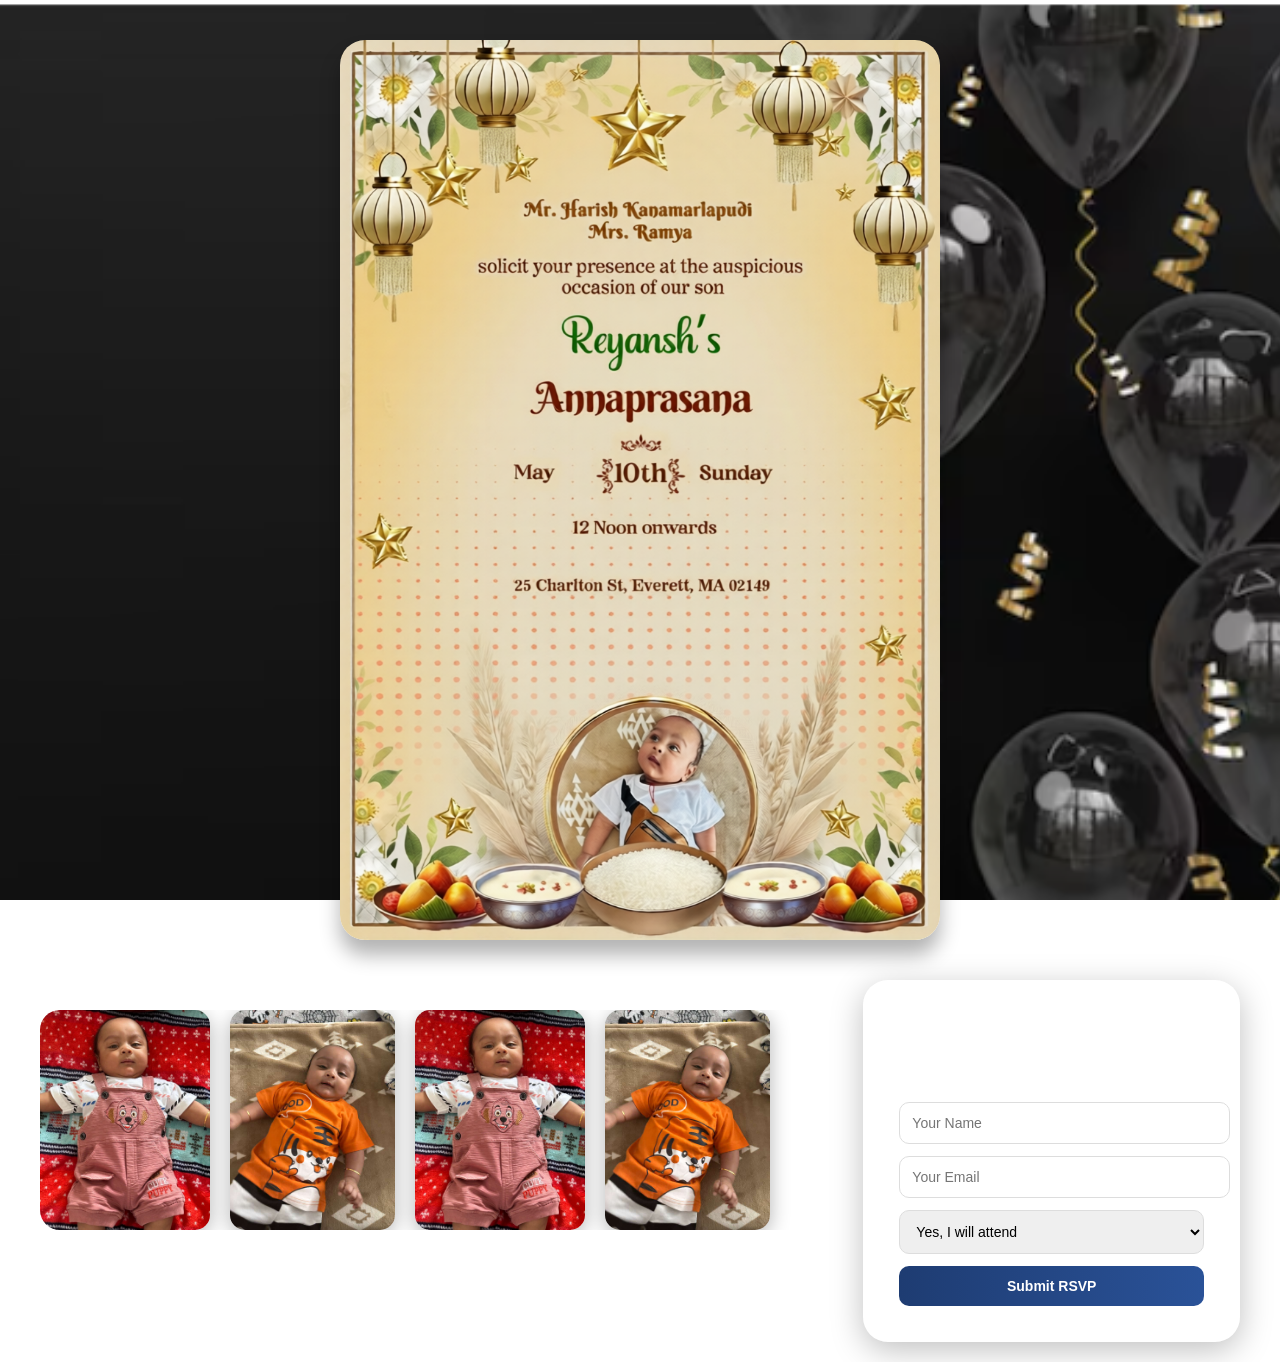
==== templates/index.html @ 8dafff8c "RSVP website" ====
<!DOCTYPE html>
<html>
<head>
    <title>💙 Reyansh Annaprasana 💙</title>
    <link rel="stylesheet" type="text/css" href="/static/css/style.css">
</head>
<body>

<!-- Invite Section -->
<div class="invite-section">
    <img src="/static/images/invite.png" alt="Invite">
</div>

<!-- Main Layout -->
<div class="layout">

    
<div class="image-gallery">
    <div class="gallery-track">
        <img src="/static/images/reyansh3.jpeg">
        <img src="/static/images/Reyansh4.jpeg">
        <img src="/static/images/reyansh3.jpeg">
        <img src="/static/images/Reyansh4.jpeg">
    </div>
</div>
    <!-- CENTER RSVP CARD -->
    <div class="container">

        <h2> RSVP </h2>

        <form method="post" action="/submit">
            <input type="text" name="name" placeholder="Your Name" required />
            <input type="email" name="email" placeholder="Your Email" required />

            <select name="attending">
                <option value="Yes">Yes, I will attend</option>
                <option value="No">Sorry, can't make it</option>
            </select>

            <button type="submit">Submit RSVP</button>
        </form>

        
    </div>


</div>

<!-- Modal -->
<div id="myModal" class="modal">
  <span class="close" onclick="closeModal()">&times;</span>
  <img class="modal-content" id="modalImg">
</div>

<script src="/static/js/index.js"></script>
</body>
</html>
---- static/css/style.css ----
/* Body gradient */
body {
    margin: 0;
    font-family: 'Segoe UI', sans-serif;   background-image: url("/static/images/bg1.png");
    background-size: cover;        /* Makes image fill screen */
    background-position: center;   /* Centers image */
    background-repeat: no-repeat;  
    background-attachment: fixed;  /* Smooth desktop effect */

    animation: gradientMove 10s ease infinite;
}

@keyframes gradientMove {
    0% { background-position: 0% 50%; }
    50% { background-position: 100% 50%; }
    100% { background-position: 0% 50%; }
}

/* Invite section */
.invite-section {
    display: flex;
    justify-content: center;
    padding: 40px 0 20px 0;
}
.invite-section img {
    width: 600px;
    border-radius: 25px;
    box-shadow: 0 15px 20px rgba(0,0,0,0.3);
}

/* Layout */
.layout {
    display: flex;
    justify-content: center;
    align-items: flex-start;
    padding: 20px 40px;
    gap: 40px;
}

/* Gallery Container */
.image-gallery {
    width: 90%;
    margin: 30px auto;
    overflow: hidden;
    border-radius: 20px;
    backdrop-filter: blur(10px);
}

/* Scrolling Track */
.gallery-track {
    display: flex;
    gap: 20px;
    animation: scrollImages 20s linear infinite;
}

/* Images */
.gallery-track img {
    height: 220px;
    border-radius: 15px;
    object-fit: cover;
    box-shadow: 0 5px 20px rgba(0,0,0,0.3);
}

/* Animation */
@keyframes scrollImages {
    0% { transform: translateX(0); }
    100% { transform: translateX(-50%); }
}
/* RSVP Card */

h2 {
    text-align: center;
    color: white;
    font-size: 26px;
    letter-spacing: 1px;
}

.container {
    background: rgba(255, 255, 255, 0.15);
    backdrop-filter: blur(15px);
    -webkit-backdrop-filter: blur(15px);
    padding: 35px;
    border-radius: 25px;
    width: 420px;
    box-shadow: 0 8px 32px rgba(0, 0, 0, 0.25);
    border: 1px solid rgba(255, 255, 255, 0.2);
    transition: transform 0.3s ease, box-shadow 0.3s ease;
}

.container:hover {
    transform: translateY(-5px);
    box-shadow: 0 15px 40px rgba(0, 0, 0, 0.35);
}
input, select, button {
    width: 100%;
    padding: 12px;
    margin-top: 12px;
    border-radius: 10px;
    border: 1px solid #ddd;
    font-size: 14px;
}
input:focus, select:focus {
    outline: none;
    border: 1px solid #2a5298;
    box-shadow: 0 0 5px #4facfe;
}
button {
    background: linear-gradient(90deg, #1e3c72, #2a5298);
    color: white;
    border: none;
    font-weight: bold;
    transition: 0.3s;
}
button:hover {
    background: linear-gradient(90deg, #2a5298, #4facfe);
    transform: scale(1.05);
    cursor: pointer;
}

/* Table */
table {
    margin-top: 20px;
    width: 100%;
    border-collapse: collapse;
    font-size: 13px;
}
th {
    background: #2a5298;
    color: white;
    padding: 8px;
}
td {
    padding: 6px;
    text-align: center;
}

/* Modal */
.modal {
    display: none; 
    position: fixed; 
    z-index: 1000; 
    padding-top: 60px; 
    left: 0; top: 0; width: 100%; height: 100%; 
    overflow: auto; 
    background-color: rgba(0,0,0,0.8); 
}
.modal-content {
    margin: auto;
    display: block;
    width: 60%;
    max-width: 700px;
    border-radius: 15px;
}
.modal-content, #caption {  
    animation-name: zoom;
    animation-duration: 0.3s;
}
@keyframes zoom {
    from {transform: scale(0.7)} 
    to {transform: scale(1)}
}
.close {
    position: absolute;
    top: 30px;
    right: 35px;
    color: white;
    font-size: 40px;
    font-weight: bold;
    cursor: pointer;
    transition: 0.3s;
}
.close:hover { color: #bbb; }

/* Responsive */
@media (max-width: 900px) {
    .layout { flex-direction: column; align-items: center; }
    .side-images { flex-direction: row; justify-content: center; }
    .side-images img { width: 120px; height: 150px; }
}
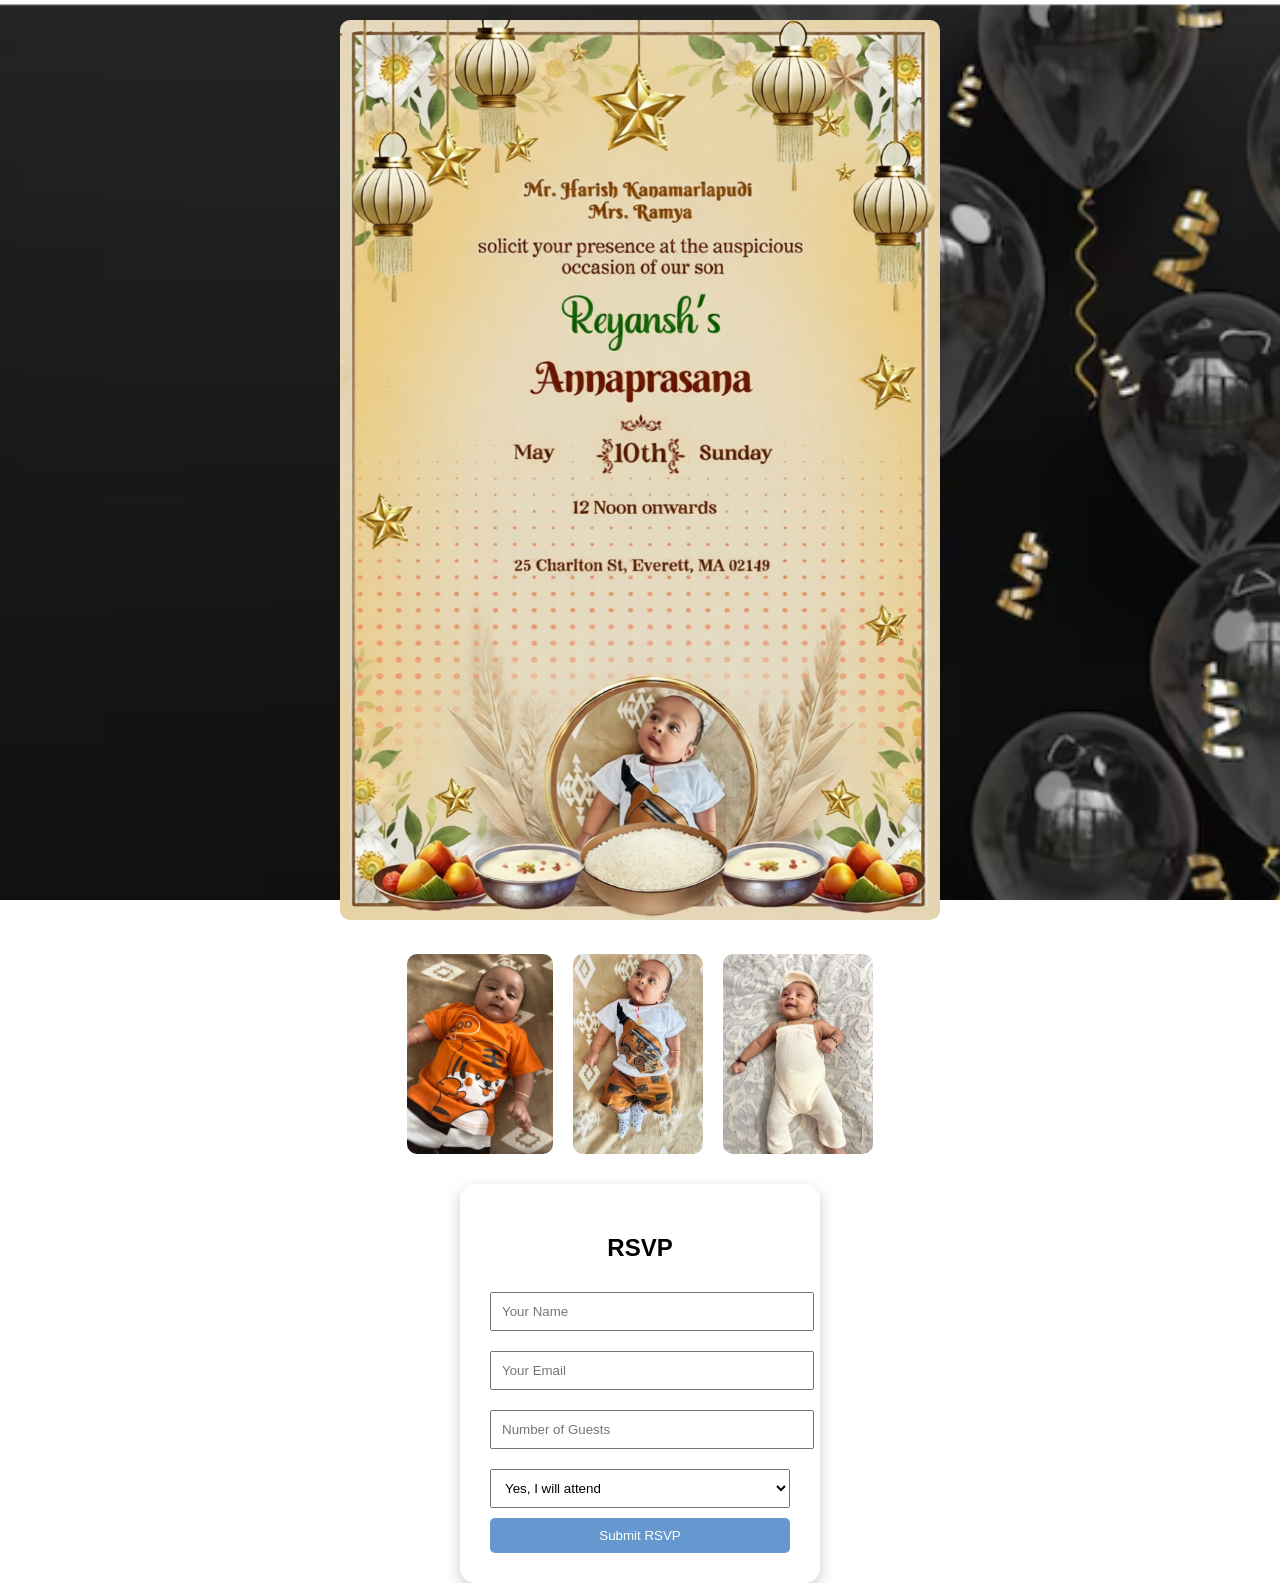
==== commit 0553b502: "Initial commit" ====
--- a/templates/index.html
+++ b/templates/index.html
@@ -1,57 +1,77 @@
 <!DOCTYPE html>
 <html>
+
 <head>
-    <title>💙 Reyansh Annaprasana 💙</title>
-    <link rel="stylesheet" type="text/css" href="/static/css/style.css">
+<title>💙 Reyansh Annaprasana 💙</title>
+<link rel="stylesheet" href="/static/css/style.css">
 </head>
+
 <body>
 
-<!-- Invite Section -->
+<!-- Invite Image -->
 <div class="invite-section">
-    <img src="/static/images/invite.png" alt="Invite">
+<img src="/static/images/invite.png">
 </div>
 
-<!-- Main Layout -->
 <div class="layout">
 
-    
+<!-- Image Gallery -->
 <div class="image-gallery">
-    <div class="gallery-track">
-        <img src="/static/images/reyansh3.jpeg">
-        <img src="/static/images/Reyansh4.jpeg">
-        <img src="/static/images/reyansh3.jpeg">
-        <img src="/static/images/Reyansh4.jpeg">
-    </div>
-</div>
-    <!-- CENTER RSVP CARD -->
-    <div class="container">
 
-        <h2> RSVP </h2>
+<div class="gallery-track">
 
-        <form method="post" action="/submit">
-            <input type="text" name="name" placeholder="Your Name" required />
-            <input type="email" name="email" placeholder="Your Email" required />
-
-            <select name="attending">
-                <option value="Yes">Yes, I will attend</option>
-                <option value="No">Sorry, can't make it</option>
-            </select>
-
-            <button type="submit">Submit RSVP</button>
-        </form>
-
-        
-    </div>
-
+<img src="/static/images/Reyansh4.jpeg" onclick="openModal(this)">
+<img src="/static/images/Reyansh5.jpeg" onclick="openModal(this)">
+<img src="/static/images/Reyansh6.jpeg" onclick="openModal(this)">
 
 </div>
 
-<!-- Modal -->
+</div>
+
+<!-- RSVP Form -->
+<div class="container">
+
+<h2>RSVP</h2>
+
+<form method="post" action="/submit">
+
+<input type="text" name="name" placeholder="Your Name" required>
+
+<input type="email" name="email" placeholder="Your Email" required>
+
+<input type="number" name="guests" placeholder="Number of Guests" required>
+
+<select name="attending">
+<option value="Yes">Yes, I will attend</option>
+<option value="No">Sorry, can't make it</option>
+</select>
+
+<button type="submit">Submit RSVP</button>
+
+</form>
+
+</div>
+
+</div>
+
+<!-- Modal Viewer -->
 <div id="myModal" class="modal">
-  <span class="close" onclick="closeModal()">&times;</span>
-  <img class="modal-content" id="modalImg">
+
+<span class="close" onclick="closeModal()">&times;</span>
+
+<div class="modal-inner">
+
+<button class="modal-nav left" onclick="changeImage(-1)">&#10094;</button>
+
+<img class="modal-content" id="modalImg">
+
+<button class="modal-nav right" onclick="changeImage(1)">&#10095;</button>
+
+</div>
+
 </div>
 
 <script src="/static/js/index.js"></script>
+
 </body>
 </html>
--- a/static/css/style.css
+++ b/static/css/style.css
@@ -1,179 +1,126 @@
-/* Body gradient */
 body {
     margin: 0;
-    font-family: 'Segoe UI', sans-serif;   background-image: url("/static/images/bg1.png");
-    background-size: cover;        /* Makes image fill screen */
-    background-position: center;   /* Centers image */
-    background-repeat: no-repeat;  
-    background-attachment: fixed;  /* Smooth desktop effect */
-
-    animation: gradientMove 10s ease infinite;
+    font-family: Arial;
+    text-align: center;
+    background: url('/static/images/background\ .png') no-repeat center center fixed;
+    background-size: cover;   /* scales image to fill screen */
+    overflow-x: hidden;
+}
+.invite-section img{
+    width:92%;
+    max-width:600px;
+    margin-top:20px;
+    border-radius:10px;
 }
 
-@keyframes gradientMove {
-    0% { background-position: 0% 50%; }
-    50% { background-position: 100% 50%; }
-    100% { background-position: 0% 50%; }
+.layout{
+    display:flex;
+    flex-direction:column;
+    align-items:center;
+    gap:30px;
+    margin-top:30px;
 }
 
-/* Invite section */
-.invite-section {
-    display: flex;
-    justify-content: center;
-    padding: 40px 0 20px 0;
-}
-.invite-section img {
-    width: 600px;
-    border-radius: 25px;
-    box-shadow: 0 15px 20px rgba(0,0,0,0.3);
+.gallery-track{
+    display:flex;
+    gap:20px;
+    justify-content:center;
 }
 
-/* Layout */
-.layout {
-    display: flex;
-    justify-content: center;
-    align-items: flex-start;
-    padding: 20px 40px;
-    gap: 40px;
+.gallery-track img{
+    height:200px;
+    border-radius:10px;
+    cursor:pointer;
+    transition:transform 0.3s;
 }
 
-/* Gallery Container */
-.image-gallery {
-    width: 90%;
-    margin: 30px auto;
-    overflow: hidden;
-    border-radius: 20px;
-    backdrop-filter: blur(10px);
+.gallery-track img:hover{
+    transform:scale(1.05);
 }
 
-/* Scrolling Track */
-.gallery-track {
-    display: flex;
-    gap: 20px;
-    animation: scrollImages 20s linear infinite;
+.container{
+    background:white;
+    padding:30px;
+    border-radius:15px;
+    width:300px;
+    box-shadow:0px 5px 15px rgba(0,0,0,0.2);
 }
 
-/* Images */
-.gallery-track img {
-    height: 220px;
-    border-radius: 15px;
-    object-fit: cover;
-    box-shadow: 0 5px 20px rgba(0,0,0,0.3);
+input,select{
+    width:100%;
+    padding:10px;
+    margin:10px 0;
 }
 
-/* Animation */
-@keyframes scrollImages {
-    0% { transform: translateX(0); }
-    100% { transform: translateX(-50%); }
-}
-/* RSVP Card */
-
-h2 {
-    text-align: center;
-    color: white;
-    font-size: 26px;
-    letter-spacing: 1px;
-}
-
-.container {
-    background: rgba(255, 255, 255, 0.15);
-    backdrop-filter: blur(15px);
-    -webkit-backdrop-filter: blur(15px);
-    padding: 35px;
-    border-radius: 25px;
-    width: 420px;
-    box-shadow: 0 8px 32px rgba(0, 0, 0, 0.25);
-    border: 1px solid rgba(255, 255, 255, 0.2);
-    transition: transform 0.3s ease, box-shadow 0.3s ease;
-}
-
-.container:hover {
-    transform: translateY(-5px);
-    box-shadow: 0 15px 40px rgba(0, 0, 0, 0.35);
-}
-input, select, button {
-    width: 100%;
-    padding: 12px;
-    margin-top: 12px;
-    border-radius: 10px;
-    border: 1px solid #ddd;
-    font-size: 14px;
-}
-input:focus, select:focus {
-    outline: none;
-    border: 1px solid #2a5298;
-    box-shadow: 0 0 5px #4facfe;
-}
-button {
-    background: linear-gradient(90deg, #1e3c72, #2a5298);
-    color: white;
-    border: none;
-    font-weight: bold;
-    transition: 0.3s;
-}
-button:hover {
-    background: linear-gradient(90deg, #2a5298, #4facfe);
-    transform: scale(1.05);
-    cursor: pointer;
-}
-
-/* Table */
-table {
-    margin-top: 20px;
-    width: 100%;
-    border-collapse: collapse;
-    font-size: 13px;
-}
-th {
-    background: #2a5298;
-    color: white;
-    padding: 8px;
-}
-td {
-    padding: 6px;
-    text-align: center;
+button{
+    background:#6598ce;
+    color:white;
+    padding:10px;
+    border:none;
+    width:100%;
+    cursor:pointer;
+    border-radius:5px;
 }
 
 /* Modal */
-.modal {
-    display: none; 
-    position: fixed; 
-    z-index: 1000; 
-    padding-top: 60px; 
-    left: 0; top: 0; width: 100%; height: 100%; 
-    overflow: auto; 
-    background-color: rgba(0,0,0,0.8); 
+.modal{
+    display:none;
+    position:fixed;
+    z-index:1000;
+    left:0;
+    top:0;
+    width:100%;
+    height:100%;
+    background:rgba(0,0,0,0.9);
+    justify-content:center;
+    align-items:center;
 }
-.modal-content {
-    margin: auto;
-    display: block;
-    width: 60%;
-    max-width: 700px;
-    border-radius: 15px;
+
+.modal-inner{
+    position:relative;
+    display:inline-block;
 }
-.modal-content, #caption {  
-    animation-name: zoom;
-    animation-duration: 0.3s;
+
+.modal-content{
+    max-width:80vw;
+    max-height:80vh;
+    border-radius:10px;
 }
-@keyframes zoom {
-    from {transform: scale(0.7)} 
-    to {transform: scale(1)}
+
+.close{
+    position:absolute;
+    top:20px;
+    right:40px;
+    font-size:40px;
+    color:white;
+    cursor:pointer;
 }
-.close {
-    position: absolute;
-    top: 30px;
-    right: 35px;
-    color: white;
-    font-size: 40px;
-    font-weight: bold;
-    cursor: pointer;
-    transition: 0.3s;
+
+/* Arrows */
+.modal-nav{
+    position:absolute;
+    top:50%;
+    transform:translateY(-50%);
+    font-size:60px;
+    background:none;        /* no box */
+    color:white;
+    border:none;
+    cursor:pointer;
+    padding:0;
+    outline:none;
 }
-.close:hover { color: #bbb; }
 
-/* Responsive */
-@media (max-width: 900px) {
-    .layout { flex-direction: column; align-items: center; }
-    .side-images { flex-direction: row; justify-content: center; }
-    .side-images img { width: 120px; height: 150px; }
+/* LEFT arrow */
+.modal-nav.left{
+    left:-200px;            /* distance from image */
+}
+
+/* RIGHT arrow */
+.modal-nav.right{
+    right:-200px;           /* distance from image */
+}
+
+/* remove blue focus outline */
+.modal-nav:focus{
+    outline:none;
 }
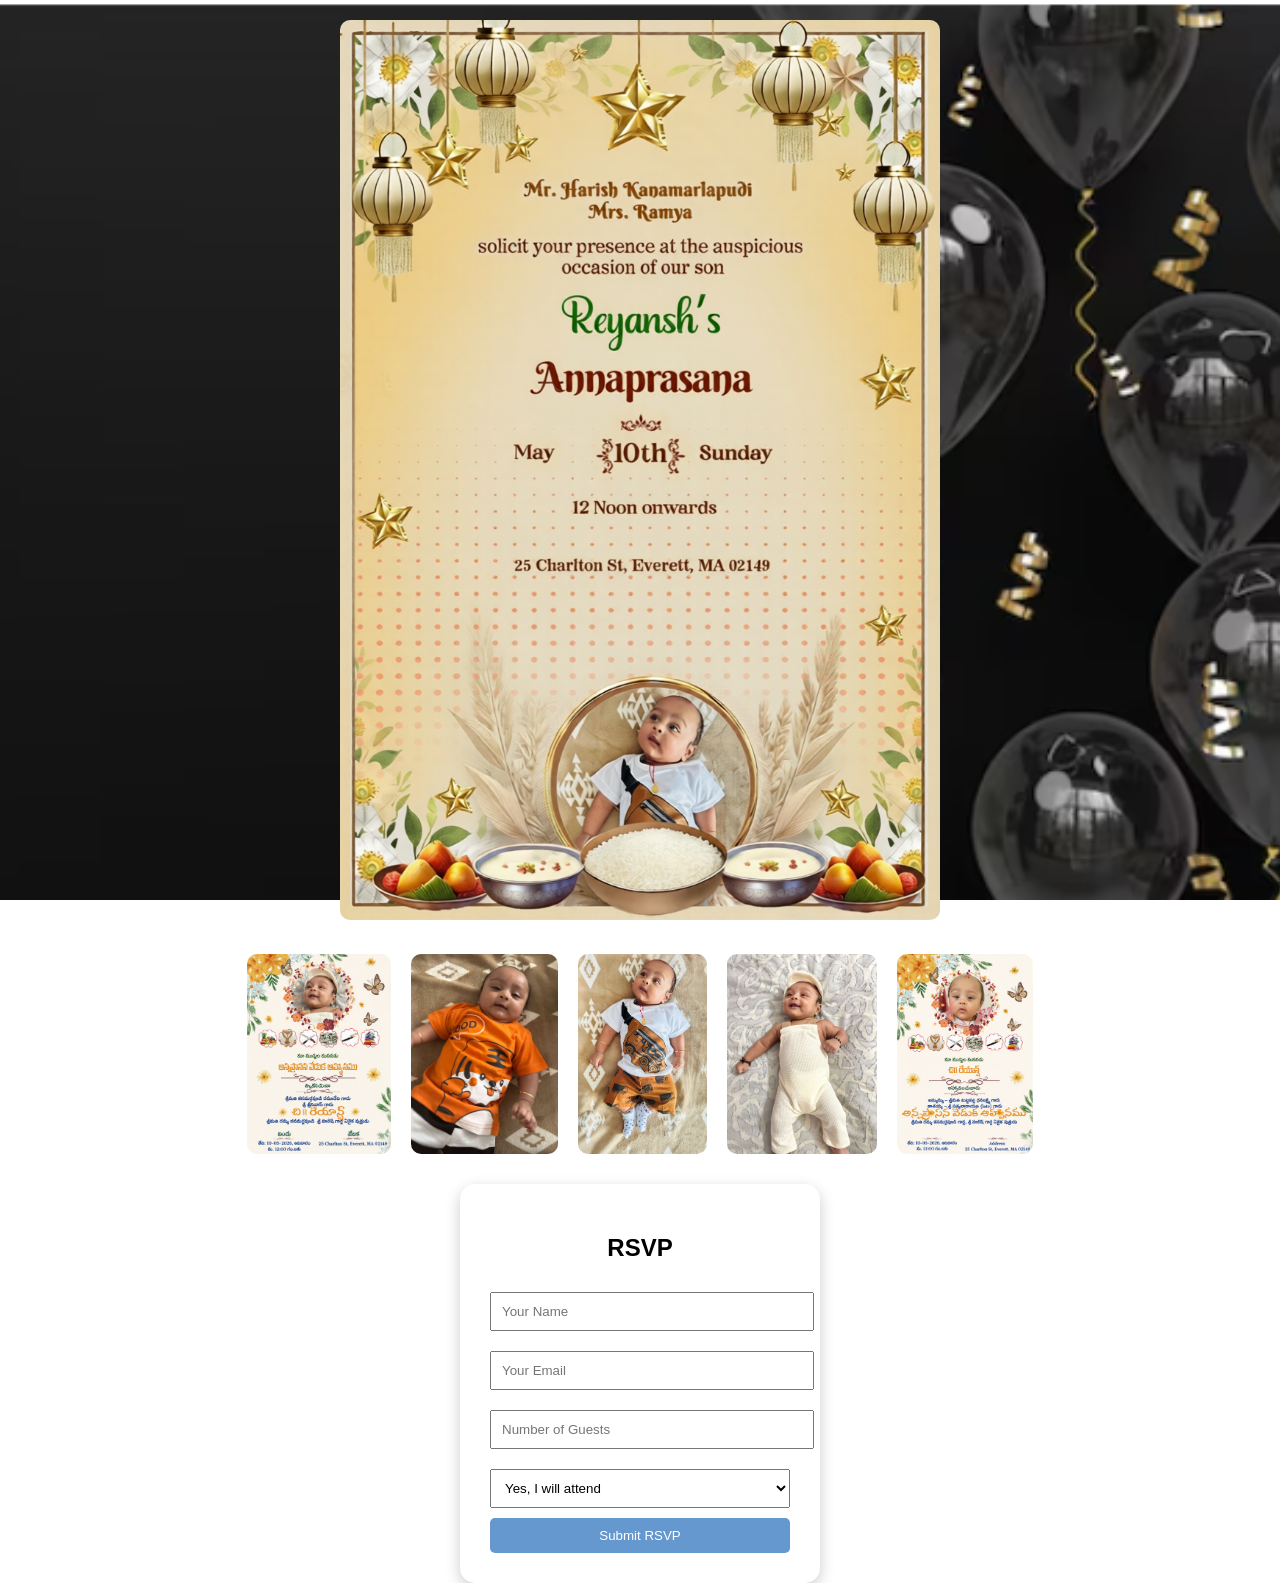
==== commit 9143cbd9: "Update index.html and other changes" ====
--- a/templates/index.html
+++ b/templates/index.html
@@ -20,9 +20,12 @@
 
 <div class="gallery-track">
 
+<img src="/static/images/invite2.png" onclick="openModal(this)">
 <img src="/static/images/Reyansh4.jpeg" onclick="openModal(this)">
 <img src="/static/images/Reyansh5.jpeg" onclick="openModal(this)">
 <img src="/static/images/Reyansh6.jpeg" onclick="openModal(this)">
+<img src="/static/images/invite3.png" onclick="openModal(this)">
+
 
 </div>
 
